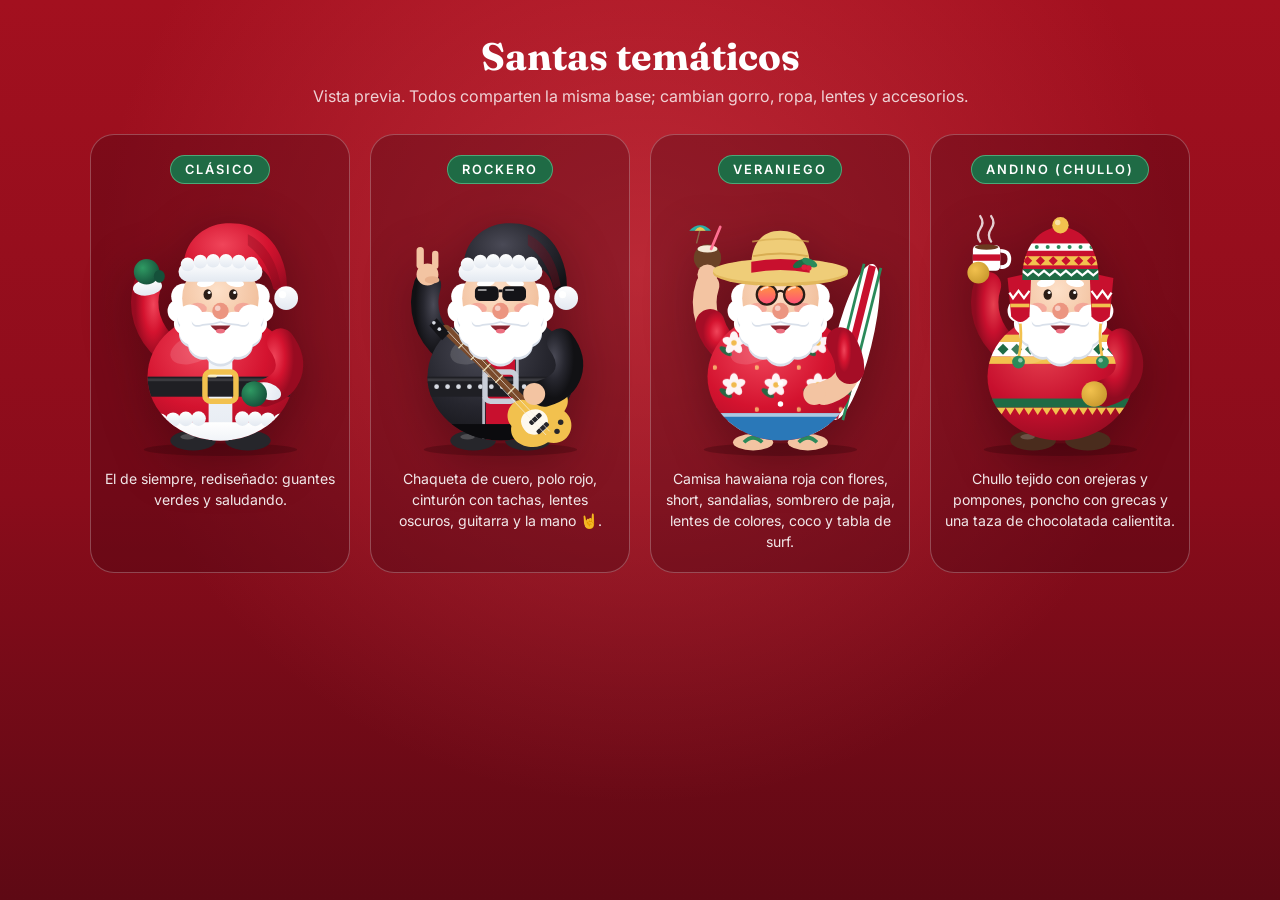
==== preview/santas.html @ 4a159f2e "Santas temáticos: clásico, rockero, veraniego y andino (vista previa)" ====
<!DOCTYPE html>
<html lang="es">
<head>
<meta charset="UTF-8" />
<meta name="viewport" content="width=device-width, initial-scale=1.0" />
<meta name="robots" content="noindex, nofollow" />
<title>Vista previa: Santas</title>
<link href="https://fonts.googleapis.com/css2?family=Fraunces:ital,opsz,wght@0,9..144,700;1,9..144,500&family=Inter:wght@500;600&display=swap" rel="stylesheet" />
<style>
  /* Página solo para comparar los Santas temáticos. No forma parte del sitio. */
  * { box-sizing: border-box; margin: 0; padding: 0; }
  body {
    min-height: 100vh;
    background: radial-gradient(ellipse at 50% 30%, rgba(255, 90, 100, 0.35), transparent 60%),
                linear-gradient(180deg, #a3101f 0%, #8a0c1b 55%, #5e0914 100%);
    color: #fff; font-family: Inter, system-ui, sans-serif;
    display: flex; flex-direction: column; align-items: center; padding: 32px 16px;
  }
  h1 { font-family: Fraunces, Georgia, serif; font-size: clamp(1.6rem, 4vw, 2.4rem); margin-bottom: 6px; }
  p.sub { opacity: 0.8; margin-bottom: 28px; text-align: center; }
  .grid { display: grid; grid-template-columns: repeat(auto-fit, minmax(230px, 1fr)); gap: 20px; width: min(1100px, 100%); }
  .card {
    display: flex; flex-direction: column; align-items: center; gap: 12px; padding: 20px 12px;
    border-radius: 24px; background: rgba(60, 4, 16, 0.32); border: 1px solid rgba(255,255,255,0.25);
  }
  .tag { font-size: 0.8rem; font-weight: 600; letter-spacing: 0.16em; text-transform: uppercase; padding: 6px 14px;
         border-radius: 999px; background: #1f6b45; border: 1px solid rgba(120,230,170,0.5); }
  .santa-svg { height: 260px; width: auto; overflow: visible; filter: drop-shadow(0 10px 24px rgba(40,0,8,0.4));
               transform-origin: 50% 100%; animation: breathe 2.8s ease-in-out infinite; }
  .arm--left { transform-box: view-box; transform-origin: 62px 168px; animation: wave 1.6s ease-in-out infinite; }
  .steam path { animation: steam 2s ease-in-out infinite; }
  .steam path:nth-child(2) { animation-delay: -1s; }
  @keyframes breathe { 0%,100% { transform: scale(1,1); } 50% { transform: scale(1.03,0.97); } }
  @keyframes wave { 0%,100% { transform: rotate(0); } 50% { transform: rotate(-12deg); } }
  @keyframes steam { 0%,100% { opacity: 0.2; transform: translateY(2px); } 50% { opacity: 0.9; transform: translateY(-3px); } }
  .desc { font-size: 0.88rem; line-height: 1.5; opacity: 0.9; text-align: center; max-width: 240px; }
</style>
</head>
<body>
  <h1>Santas temáticos</h1>
  <p class="sub">Vista previa. Todos comparten la misma base; cambian gorro, ropa, lentes y accesorios.</p>
  <div class="grid" id="grid"></div>

  <script src="../js/santas.js"></script>
  <script>
    const DESC = {
      clasico: "El de siempre, rediseñado: guantes verdes y saludando.",
      rockero: "Chaqueta de cuero, polo rojo, cinturón con tachas, lentes oscuros, guitarra y la mano 🤘.",
      veraniego: "Camisa hawaiana roja con flores, short, sandalias, sombrero de paja, lentes de colores, coco y tabla de surf.",
      andino: "Chullo tejido con orejeras y pompones, poncho con grecas y una taza de chocolatada calientita.",
    };
    document.getElementById("grid").innerHTML = Object.keys(SANTA_THEMES).map((id) => `
      <div class="card"><span class="tag">${SANTA_THEMES[id].name}</span>${santaSVG(id)}<p class="desc">${DESC[id] || ""}</p></div>`).join("");
  </script>
</body>
</html>
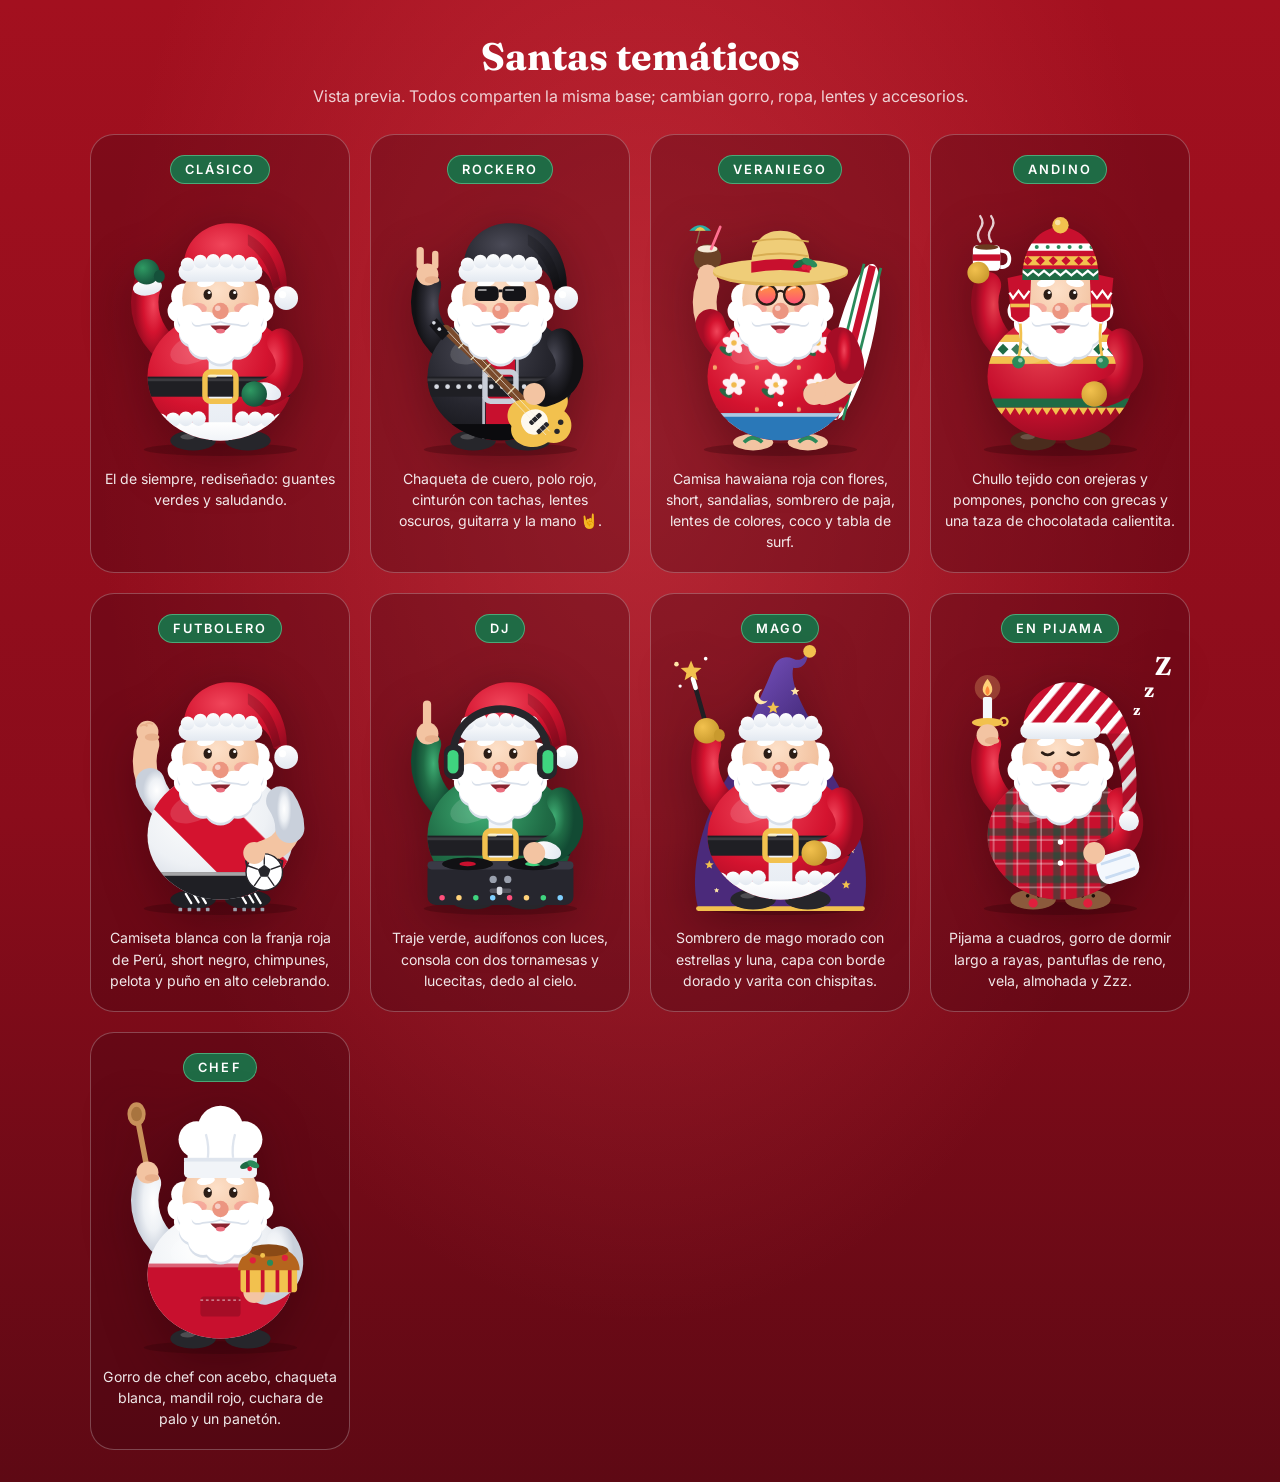
==== commit f71ee9f7: "Santas futbolero, DJ, mago, en pijama y chef (vista previa)" ====
--- a/preview/santas.html
+++ b/preview/santas.html
@@ -33,6 +33,16 @@
   @keyframes breathe { 0%,100% { transform: scale(1,1); } 50% { transform: scale(1.03,0.97); } }
   @keyframes wave { 0%,100% { transform: rotate(0); } 50% { transform: rotate(-12deg); } }
   @keyframes steam { 0%,100% { opacity: 0.2; transform: translateY(2px); } 50% { opacity: 0.9; transform: translateY(-3px); } }
+  .led { animation: led 0.9s ease-in-out infinite; }
+  .flame, .glow { transform-box: fill-box; transform-origin: 50% 100%; animation: flicker 0.6s ease-in-out infinite alternate; }
+  .sparkles { animation: twinkle 1.2s ease-in-out infinite; }
+  .zzz text { animation: zzz 2.4s ease-in-out infinite; }
+  .zzz text:nth-child(2) { animation-delay: 0.4s; } .zzz text:nth-child(3) { animation-delay: 0.8s; }
+  .neon { animation: led 1.4s ease-in-out infinite; }
+  @keyframes led { 0%,100% { opacity: 1; } 50% { opacity: 0.35; } }
+  @keyframes flicker { from { transform: scale(1, 1); } to { transform: scale(0.9, 1.08); } }
+  @keyframes twinkle { 0%,100% { opacity: 1; } 50% { opacity: 0.5; } }
+  @keyframes zzz { 0%,100% { opacity: 0.25; transform: translateY(2px); } 50% { opacity: 1; transform: translateY(-3px); } }
   .desc { font-size: 0.88rem; line-height: 1.5; opacity: 0.9; text-align: center; max-width: 240px; }
 </style>
 </head>
@@ -48,6 +58,11 @@
       rockero: "Chaqueta de cuero, polo rojo, cinturón con tachas, lentes oscuros, guitarra y la mano 🤘.",
       veraniego: "Camisa hawaiana roja con flores, short, sandalias, sombrero de paja, lentes de colores, coco y tabla de surf.",
       andino: "Chullo tejido con orejeras y pompones, poncho con grecas y una taza de chocolatada calientita.",
+      futbolero: "Camiseta blanca con la franja roja de Perú, short negro, chimpunes, pelota y puño en alto celebrando.",
+      dj: "Traje verde, audífonos con luces, consola con dos tornamesas y lucecitas, dedo al cielo.",
+      mago: "Sombrero de mago morado con estrellas y luna, capa con borde dorado y varita con chispitas.",
+      pijama: "Pijama a cuadros, gorro de dormir largo a rayas, pantuflas de reno, vela, almohada y Zzz.",
+      chef: "Gorro de chef con acebo, chaqueta blanca, mandil rojo, cuchara de palo y un panetón.",
     };
     document.getElementById("grid").innerHTML = Object.keys(SANTA_THEMES).map((id) => `
       <div class="card"><span class="tag">${SANTA_THEMES[id].name}</span>${santaSVG(id)}<p class="desc">${DESC[id] || ""}</p></div>`).join("");
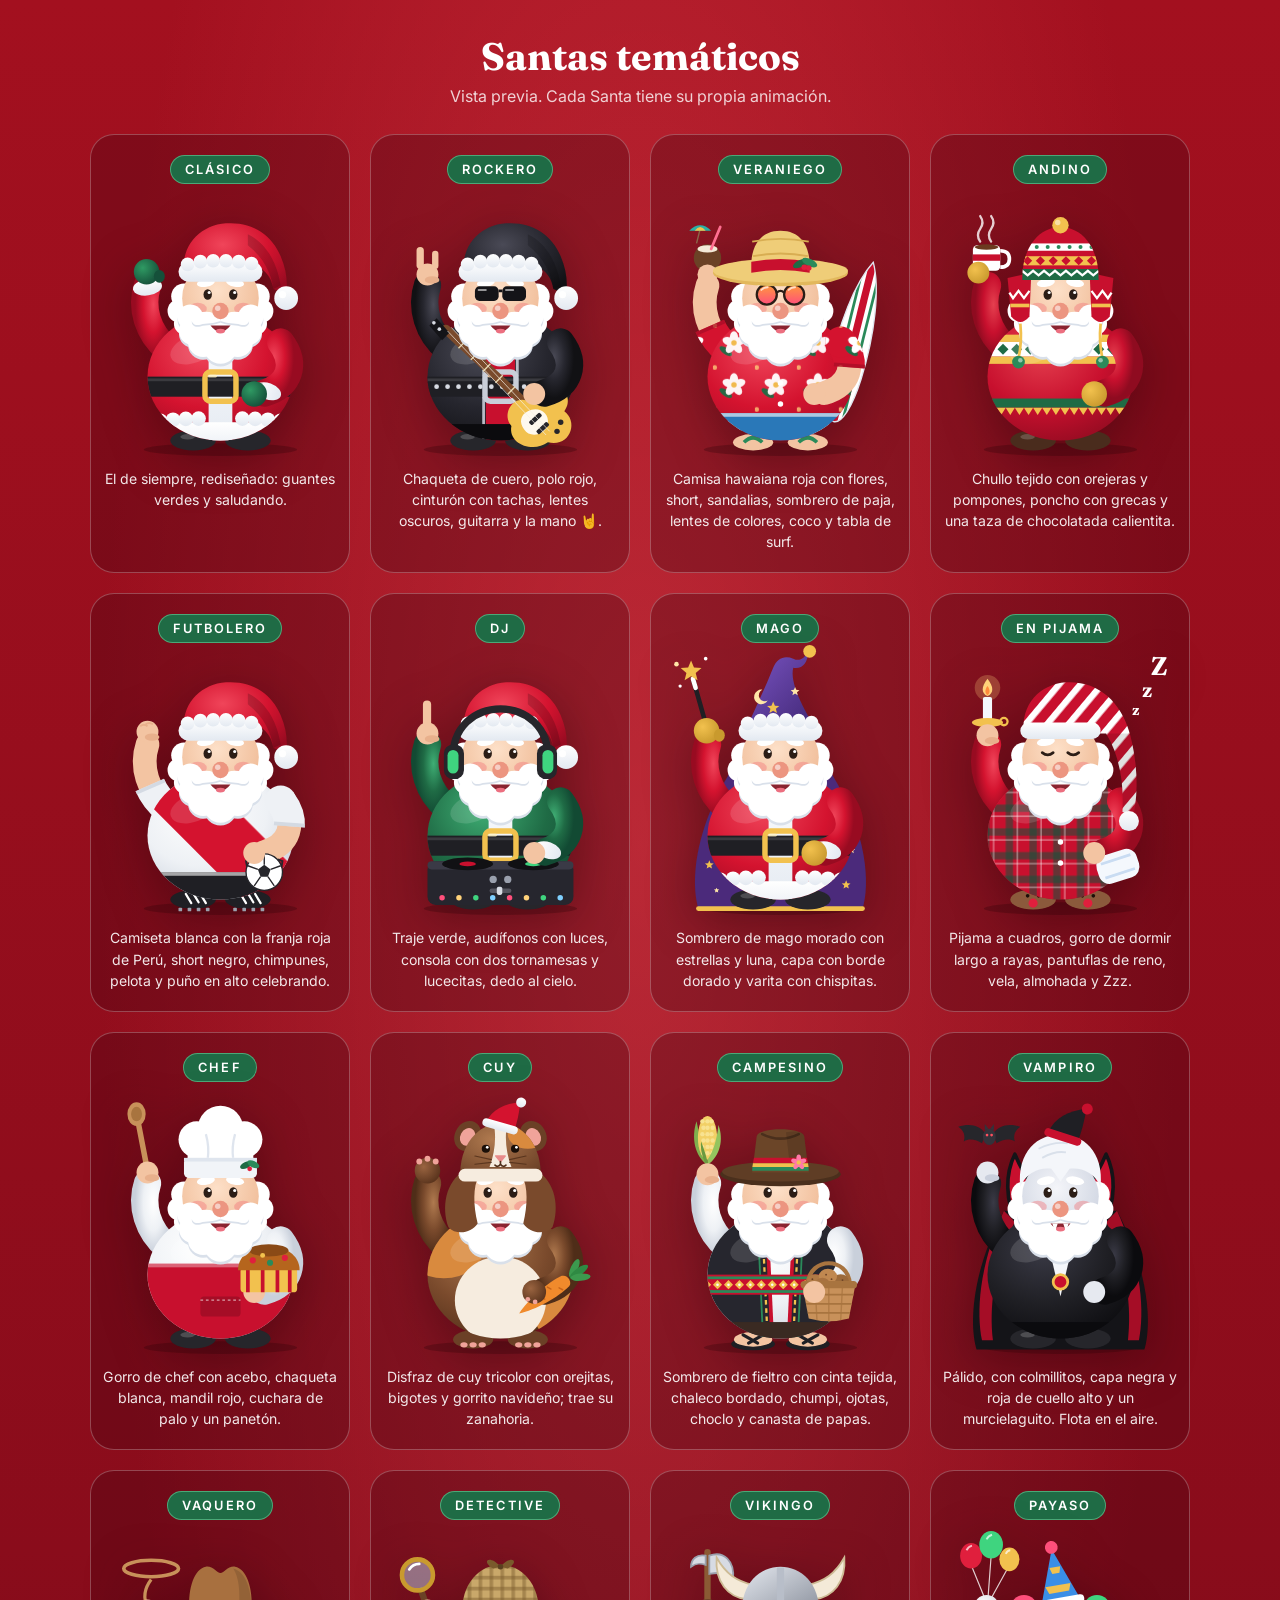
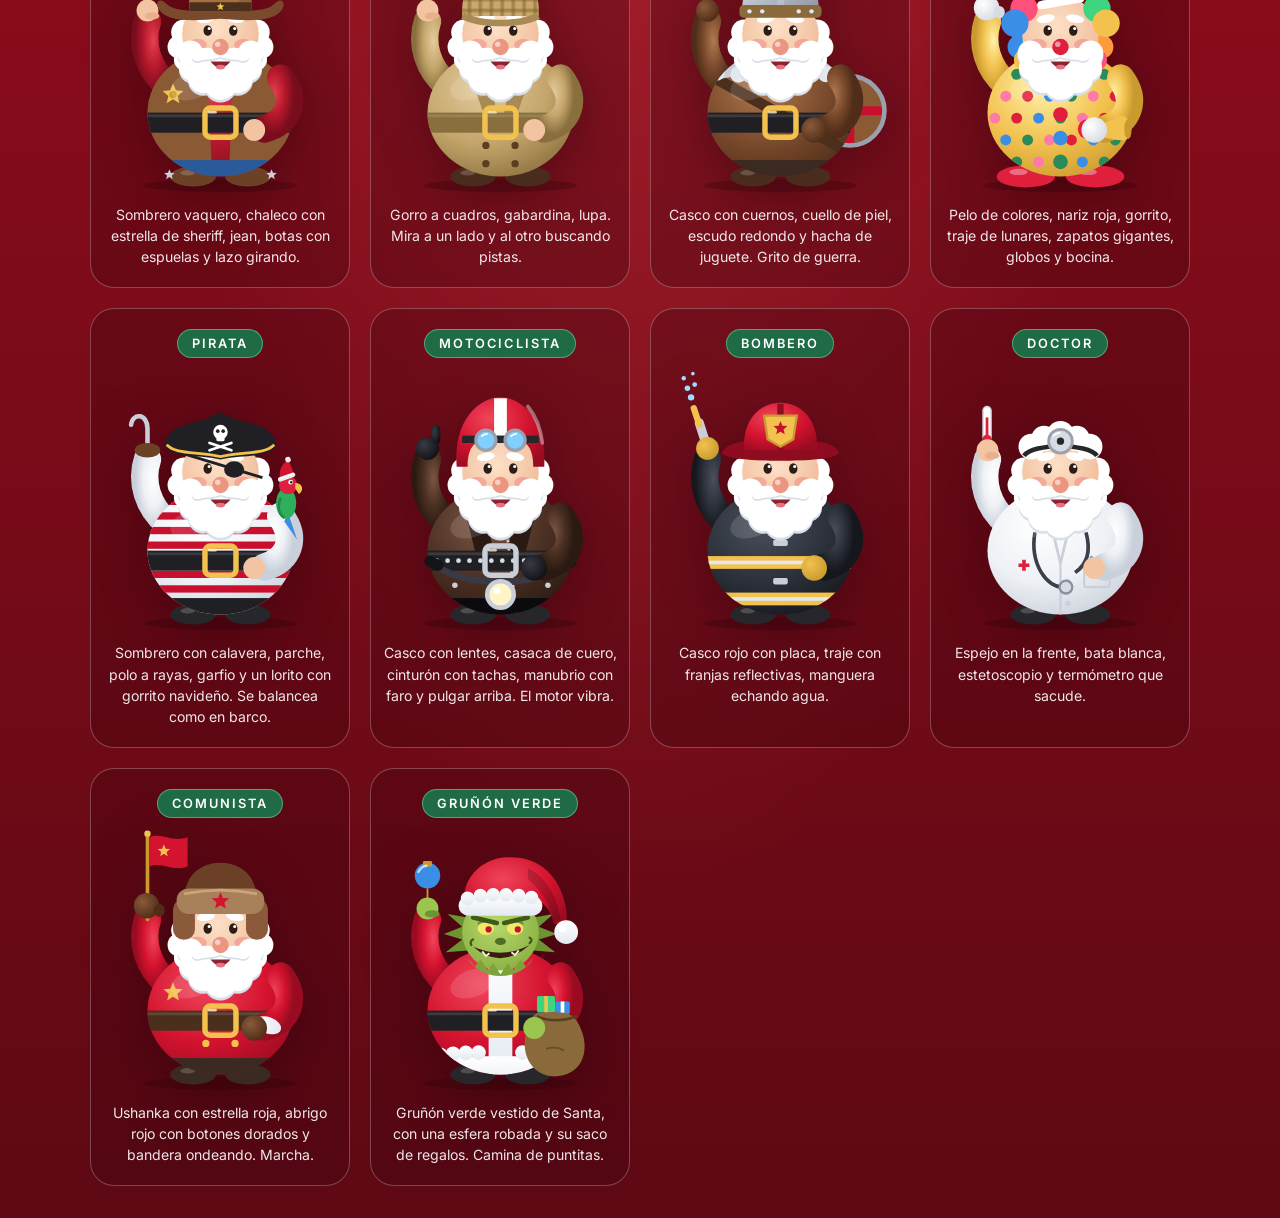
==== commit c6239ded: "13 Santas nuevos, animación propia para cada Santa y arreglo de bordes" ====
--- a/preview/santas.html
+++ b/preview/santas.html
@@ -27,28 +27,14 @@
          border-radius: 999px; background: #1f6b45; border: 1px solid rgba(120,230,170,0.5); }
   .santa-svg { height: 260px; width: auto; overflow: visible; filter: drop-shadow(0 10px 24px rgba(40,0,8,0.4));
                transform-origin: 50% 100%; animation: breathe 2.8s ease-in-out infinite; }
-  .arm--left { transform-box: view-box; transform-origin: 62px 168px; animation: wave 1.6s ease-in-out infinite; }
-  .steam path { animation: steam 2s ease-in-out infinite; }
-  .steam path:nth-child(2) { animation-delay: -1s; }
   @keyframes breathe { 0%,100% { transform: scale(1,1); } 50% { transform: scale(1.03,0.97); } }
-  @keyframes wave { 0%,100% { transform: rotate(0); } 50% { transform: rotate(-12deg); } }
-  @keyframes steam { 0%,100% { opacity: 0.2; transform: translateY(2px); } 50% { opacity: 0.9; transform: translateY(-3px); } }
-  .led { animation: led 0.9s ease-in-out infinite; }
-  .flame, .glow { transform-box: fill-box; transform-origin: 50% 100%; animation: flicker 0.6s ease-in-out infinite alternate; }
-  .sparkles { animation: twinkle 1.2s ease-in-out infinite; }
-  .zzz text { animation: zzz 2.4s ease-in-out infinite; }
-  .zzz text:nth-child(2) { animation-delay: 0.4s; } .zzz text:nth-child(3) { animation-delay: 0.8s; }
-  .neon { animation: led 1.4s ease-in-out infinite; }
-  @keyframes led { 0%,100% { opacity: 1; } 50% { opacity: 0.35; } }
-  @keyframes flicker { from { transform: scale(1, 1); } to { transform: scale(0.9, 1.08); } }
-  @keyframes twinkle { 0%,100% { opacity: 1; } 50% { opacity: 0.5; } }
-  @keyframes zzz { 0%,100% { opacity: 0.25; transform: translateY(2px); } 50% { opacity: 1; transform: translateY(-3px); } }
   .desc { font-size: 0.88rem; line-height: 1.5; opacity: 0.9; text-align: center; max-width: 240px; }
 </style>
+<link rel="stylesheet" href="../css/santas.css" />
 </head>
 <body>
   <h1>Santas temáticos</h1>
-  <p class="sub">Vista previa. Todos comparten la misma base; cambian gorro, ropa, lentes y accesorios.</p>
+  <p class="sub">Vista previa. Cada Santa tiene su propia animación.</p>
   <div class="grid" id="grid"></div>
 
   <script src="../js/santas.js"></script>
@@ -63,9 +49,22 @@
       mago: "Sombrero de mago morado con estrellas y luna, capa con borde dorado y varita con chispitas.",
       pijama: "Pijama a cuadros, gorro de dormir largo a rayas, pantuflas de reno, vela, almohada y Zzz.",
       chef: "Gorro de chef con acebo, chaqueta blanca, mandil rojo, cuchara de palo y un panetón.",
+      cuy: "Disfraz de cuy tricolor con orejitas, bigotes y gorrito navideño; trae su zanahoria.",
+      vampiro: "Pálido, con colmillitos, capa negra y roja de cuello alto y un murcielaguito. Flota en el aire.",
+      vaquero: "Sombrero vaquero, chaleco con estrella de sheriff, jean, botas con espuelas y lazo girando.",
+      detective: "Gorro a cuadros, gabardina, lupa. Mira a un lado y al otro buscando pistas.",
+      vikingo: "Casco con cuernos, cuello de piel, escudo redondo y hacha de juguete. Grito de guerra.",
+      payaso: "Pelo de colores, nariz roja, gorrito, traje de lunares, zapatos gigantes, globos y bocina.",
+      pirata: "Sombrero con calavera, parche, polo a rayas, garfio y un lorito con gorrito navideño. Se balancea como en barco.",
+      motociclista: "Casco con lentes, casaca de cuero, cinturón con tachas, manubrio con faro y pulgar arriba. El motor vibra.",
+      bombero: "Casco rojo con placa, traje con franjas reflectivas, manguera echando agua.",
+      doctor: "Espejo en la frente, bata blanca, estetoscopio y termómetro que sacude.",
+      comunista: "Ushanka con estrella roja, abrigo rojo con botones dorados y bandera ondeando. Marcha.",
+      grinch: "Gruñón verde vestido de Santa, con una esfera robada y su saco de regalos. Camina de puntitas.",
+      campesino: "Sombrero de fieltro con cinta tejida, chaleco bordado, chumpi, ojotas, choclo y canasta de papas.",
     };
     document.getElementById("grid").innerHTML = Object.keys(SANTA_THEMES).map((id) => `
-      <div class="card"><span class="tag">${SANTA_THEMES[id].name}</span>${santaSVG(id)}<p class="desc">${DESC[id] || ""}</p></div>`).join("");
+      <div class="card"><span class="tag">${SANTA_THEMES[id].name}</span>${santaSVG(id, { cls: "santa-anim" })}<p class="desc">${DESC[id] || ""}</p></div>`).join("");
   </script>
 </body>
 </html>
--- a/css/santas.css
+++ b/css/santas.css
@@ -0,0 +1,225 @@
+/* ===== Animaciones de los Santas (js/santas.js) =====
+   Lo usan la página (Santa grande) y la galería preview/santas.html.
+   Solo se animan los Santas con la clase .santa-anim (las caritas del selector y de la tarjeta quedan quietas,
+   salvo detalles chiquitos como el vapor o las lucecitas).
+   Las coordenadas de transform-origin son del dibujo (viewBox 240×285): hombro izq. 62,168 · hombro der. 186,160 ·
+   cuello 120,160 · pies 120,276. Cada Santa tiene su animación propia (busca .santa--<id>). */
+
+.santa-anim .figure, .santa-anim .shadow, .santa-anim .arm, .santa-anim .head,
+.santa-anim .hat, .santa-anim .back, .santa-anim .prop, .santa-anim .rest-prop { transform-box: view-box; }
+.santa-anim .figure { transform-origin: 120px 276px; }
+.santa-anim .shadow { transform-origin: 120px 278px; }
+.santa-anim .head { transform-origin: 120px 160px; }
+.santa-anim .hat { transform-origin: 120px 88px; }
+
+/* Por defecto: saluda con la mano y mueve un poquito la otra */
+.santa-anim .arm--left { transform-origin: 62px 168px; animation: wave 1.6s ease-in-out infinite; }
+.santa-anim .arm--right { transform-origin: 186px 160px; animation: wave-r 2.8s ease-in-out infinite; }
+
+/* Detalles que se mueven en todos los tamaños */
+.santa-svg .steam path { animation: steam 2s ease-in-out infinite; }
+.santa-svg .steam path:nth-child(2) { animation-delay: -1s; }
+.santa-svg .led { animation: led 0.9s ease-in-out infinite; }
+.santa-svg .neon { animation: led 1.4s ease-in-out infinite; }
+.santa-svg .flame, .santa-svg .glow { transform-box: fill-box; transform-origin: 50% 100%; animation: flicker 0.6s ease-in-out infinite alternate; }
+.santa-svg .sparkles { animation: twinkle 1.2s ease-in-out infinite; }
+.santa-svg .zzz text { animation: zzz 2.4s ease-in-out infinite; }
+.santa-svg .zzz text:nth-child(2) { animation-delay: 0.4s; }
+.santa-svg .zzz text:nth-child(3) { animation-delay: 0.8s; }
+
+/* --- Clásico: saluda y se ríe "¡jo, jo, jo!" (tres rebotes de panza) --- */
+.santa-anim.santa--clasico .figure { animation: hohoho 3.2s ease-in-out infinite; }
+
+/* --- Rockero: headbanging, mano 🤘 sacudiéndose y rasgueo de guitarra --- */
+.santa-anim.santa--rockero .head { animation: headbang 0.6s ease-in-out infinite; }
+.santa-anim.santa--rockero .arm--left { animation: shake 0.3s ease-in-out infinite alternate; }
+.santa-anim.santa--rockero .arm--right { animation: strum 0.3s ease-in-out infinite alternate; }
+
+/* --- Veraniego: baile hawaiano de lado a lado y brindis con el coco --- */
+.santa-anim.santa--veraniego .figure { animation: hula 2.4s ease-in-out infinite; }
+.santa-anim.santa--veraniego .arm--left { animation: cheers 4s ease-in-out infinite; }
+
+/* --- Andino: mueve la cabeza contento, los pompones del chullo bailan y levanta su chocolatada --- */
+.santa-anim.santa--andino .head { animation: tilt 2.6s ease-in-out infinite; }
+.santa-anim.santa--andino .tassel { transform-box: fill-box; transform-origin: 50% 0; animation: swing 1.3s ease-in-out infinite alternate; }
+.santa-anim.santa--andino .arm--left { animation: toast 3s ease-in-out infinite; }
+
+/* --- Futbolero: salta celebrando el gol y hace puño --- */
+.santa-anim.santa--futbolero .figure { animation: jump 1.6s ease-in-out infinite; }
+.santa-anim.santa--futbolero .shadow { animation: shadow-jump 1.6s ease-in-out infinite; }
+.santa-anim.santa--futbolero .arm--left { animation: pump 0.4s ease-in-out infinite alternate; }
+
+/* --- DJ: cabecea al ritmo y sube y baja el dedo --- */
+.santa-anim.santa--dj .head { animation: nod 0.5s ease-in-out infinite; }
+.santa-anim.santa--dj .arm--left { animation: pump 0.5s ease-in-out infinite alternate; }
+.santa-anim.santa--dj .figure { animation: beat 0.5s ease-in-out infinite; }
+
+/* --- Mago: hace un hechizo con la varita, el sombrero se tambalea y la capa ondea --- */
+.santa-anim.santa--mago .arm--left { animation: spell 2.4s ease-in-out infinite; }
+.santa-anim.santa--mago .hat { animation: wobble 3s ease-in-out infinite; }
+.santa-anim.santa--mago .back { transform-origin: 120px 130px; animation: cape 2.6s ease-in-out infinite; }
+
+/* --- Pijama: cabecea de sueño y se despierta de golpe --- */
+.santa-anim.santa--pijama .head { animation: doze 4.5s ease-in-out infinite; }
+.santa-anim.santa--pijama .arm--left { animation: drowsy 4.5s ease-in-out infinite; }
+
+/* --- Chef: revuelve con la cuchara y el panetón da saltitos --- */
+.santa-anim.santa--chef .arm--left { animation: stir 1.2s ease-in-out infinite; }
+.santa-anim.santa--chef .rest-prop { animation: hop 1.8s ease-in-out infinite; }
+.santa-anim.santa--chef .hat { animation: puff 2s ease-in-out infinite; }
+
+/* --- Cuy: saltitos de alegría (como los cuyes de verdad), orejitas y bigotes que se mueven --- */
+.santa-anim.santa--cuy .figure { animation: popcorn 2.8s ease-in-out infinite; }
+.santa-anim.santa--cuy .shadow { animation: shadow-popcorn 2.8s ease-in-out infinite; }
+.santa-anim.santa--cuy .ear { transform-box: fill-box; transform-origin: 50% 90%; animation: ear 2.2s ease-in-out infinite; }
+.santa-anim.santa--cuy .ear--r { animation-delay: -0.3s; }
+.santa-anim.santa--cuy .whiskers { animation: whisk 0.25s ease-in-out infinite alternate; }
+
+/* --- Campesino: zapateo de huayno (pies alternados) agitando el choclo --- */
+.santa-anim.santa--campesino .foot { transform-box: fill-box; transform-origin: 50% 100%; animation: stomp 0.8s ease-in-out infinite; }
+.santa-anim.santa--campesino .foot--r { animation-delay: -0.4s; }
+.santa-anim.santa--campesino .figure { animation: huayno 0.8s ease-in-out infinite; }
+
+/* --- Vampiro: flota en el aire, la capa ondea y el murcielaguito aletea --- */
+.santa-anim.santa--vampiro .figure { animation: float 3s ease-in-out infinite; }
+.santa-anim.santa--vampiro .shadow { animation: shadow-float 3s ease-in-out infinite; }
+.santa-anim.santa--vampiro .back { transform-origin: 120px 130px; animation: cape 2s ease-in-out infinite; }
+.santa-anim.santa--vampiro .arm--left { animation: wave-r 2s ease-in-out infinite; }
+.santa-anim .wing { transform-box: fill-box; animation: flap 0.25s ease-in-out infinite alternate; }
+.santa-anim .wing--l { transform-origin: 100% 60%; }
+.santa-anim .wing--r { transform-origin: 0% 60%; animation-name: flap-r; }
+
+/* --- Vaquero: cabalga y hace girar el lazo --- */
+.santa-anim.santa--vaquero .figure { animation: gallop 0.7s ease-in-out infinite; }
+.santa-anim.santa--vaquero .arm--left { animation: spin-arm 0.9s linear infinite; }
+.santa-anim .lasso { transform-box: fill-box; transform-origin: 50% 50%; animation: lasso 0.9s linear infinite; }
+
+/* --- Detective: mira a un lado y al otro buscando pistas con la lupa --- */
+.santa-anim.santa--detective .head { animation: search 4s ease-in-out infinite; }
+.santa-anim.santa--detective .arm--left { animation: inspect 4s ease-in-out infinite; }
+
+/* --- Vikingo: grito de guerra alzando el hacha y pisotón --- */
+.santa-anim.santa--vikingo .arm--left { animation: battle 2.2s ease-in-out infinite; }
+.santa-anim.santa--vikingo .figure { animation: stomp-body 2.2s ease-in-out infinite; }
+
+/* --- Payaso: rebota feliz, los globos se mecen y aprieta la bocina --- */
+.santa-anim.santa--payaso .figure { animation: bounce 0.9s ease-in-out infinite; }
+.santa-anim.santa--payaso .shadow { animation: shadow-bounce 0.9s ease-in-out infinite; }
+.santa-anim .balloons { transform-box: view-box; transform-origin: 40px 82px; animation: balloons 2.4s ease-in-out infinite; }
+.santa-anim.santa--payaso .rest-prop { transform-origin: 150px 216px; animation: honk 1.8s ease-in-out infinite; }
+
+/* --- Pirata: se balancea como en un barco y el lorito cabecea --- */
+.santa-anim.santa--pirata .figure { animation: ship 3.4s ease-in-out infinite; }
+.santa-anim .parrot { transform-box: view-box; transform-origin: 192px 162px; animation: parrot 1.2s ease-in-out infinite; }
+.santa-anim.santa--pirata .arm--left { animation: wave 2.2s ease-in-out infinite; }
+
+/* --- Motociclista: el motor vibra y el pulgar arriba --- */
+.santa-anim.santa--motociclista .figure { animation: rev 0.12s linear infinite; }
+.santa-anim.santa--motociclista .arm--left { animation: pump 0.6s ease-in-out infinite alternate; }
+
+/* --- Bombero: apunta con la manguera de un lado a otro y el agua sale a chorritos --- */
+.santa-anim.santa--bombero .arm--left { animation: aim 2.4s ease-in-out infinite; }
+.santa-anim .water circle { animation: drip 0.8s linear infinite; }
+.santa-anim .water circle:nth-child(2) { animation-delay: -0.2s; }
+.santa-anim .water circle:nth-child(3) { animation-delay: -0.4s; }
+.santa-anim .water circle:nth-child(4) { animation-delay: -0.6s; }
+
+/* --- Doctor: sacude el termómetro y asiente --- */
+.santa-anim.santa--doctor .arm--left { animation: shake 0.18s ease-in-out infinite alternate; }
+.santa-anim.santa--doctor .head { animation: nod 1.4s ease-in-out infinite; }
+
+/* --- Comunista: marcha y la bandera ondea --- */
+.santa-anim.santa--comunista .figure { animation: march 1s ease-in-out infinite; }
+.santa-anim .flag { transform-box: fill-box; transform-origin: 0% 50%; animation: flag 1s ease-in-out infinite alternate; }
+.santa-anim.santa--comunista .arm--left { animation: none; }
+
+/* --- Gruñón verde: camina de puntitas, a escondidas, con su saco --- */
+.santa-anim.santa--grinch .figure { animation: sneak 2s ease-in-out infinite; }
+.santa-anim.santa--grinch .head { animation: tilt 2s ease-in-out infinite; }
+.santa-anim.santa--grinch .arm--left { animation: wave-r 2s ease-in-out infinite; }
+
+@keyframes wave { 0%, 100% { transform: rotate(0); } 50% { transform: rotate(-12deg); } }
+@keyframes wave-r { 0%, 100% { transform: rotate(0); } 50% { transform: rotate(-4deg); } }
+@keyframes steam { 0%, 100% { opacity: 0.2; transform: translateY(2px); } 50% { opacity: 0.9; transform: translateY(-3px); } }
+@keyframes led { 0%, 100% { opacity: 1; } 50% { opacity: 0.35; } }
+@keyframes flicker { from { transform: scale(1, 1); } to { transform: scale(0.9, 1.08); } }
+@keyframes twinkle { 0%, 100% { opacity: 1; } 50% { opacity: 0.5; } }
+@keyframes zzz { 0%, 100% { opacity: 0.25; transform: translateY(2px); } 50% { opacity: 1; transform: translateY(-3px); } }
+
+@keyframes hohoho {
+  0%, 60%, 100% { transform: translateY(0); }
+  64%, 72%, 80% { transform: translateY(-5px) scale(1.02, 0.98); }
+  68%, 76%, 84% { transform: translateY(0); }
+}
+@keyframes headbang { 0%, 100% { transform: rotate(0); } 50% { transform: translateY(5px) rotate(6deg); } }
+@keyframes shake { from { transform: rotate(2deg); } to { transform: rotate(-6deg); } }
+@keyframes strum { from { transform: rotate(0); } to { transform: rotate(-5deg); } }
+@keyframes hula { 0%, 100% { transform: rotate(-3deg); } 50% { transform: rotate(3deg); } }
+@keyframes cheers { 0%, 50%, 100% { transform: rotate(0); } 62%, 82% { transform: rotate(16deg); } 72% { transform: rotate(10deg); } }
+@keyframes tilt { 0%, 100% { transform: rotate(-4deg); } 50% { transform: rotate(4deg); } }
+@keyframes swing { from { transform: rotate(-10deg); } to { transform: rotate(10deg); } }
+@keyframes toast { 0%, 55%, 100% { transform: rotate(0); } 68%, 82% { transform: rotate(-12deg); } 75% { transform: rotate(-16deg); } }
+@keyframes jump {
+  0%, 100% { transform: translateY(0) scale(1, 1); }
+  15% { transform: translateY(0) scale(1.06, 0.94); }
+  40% { transform: translateY(-20px) scale(0.97, 1.04); }
+  60% { transform: translateY(0) scale(1.05, 0.95); }
+  72% { transform: translateY(0) scale(1, 1); }
+}
+@keyframes shadow-jump { 0%, 15%, 60%, 100% { transform: scale(1); opacity: 1; } 40% { transform: scale(0.75); opacity: 0.6; } }
+@keyframes pump { from { transform: rotate(0); } to { transform: rotate(-10deg); } }
+@keyframes nod { 0%, 100% { transform: translateY(0) rotate(0); } 50% { transform: translateY(4px) rotate(3deg); } }
+@keyframes beat { 0%, 100% { transform: scale(1, 1); } 50% { transform: scale(1.02, 0.98); } }
+@keyframes spell { 0%, 100% { transform: rotate(0); } 25% { transform: rotate(-14deg); } 50% { transform: rotate(-4deg); } 75% { transform: rotate(8deg); } }
+@keyframes wobble { 0%, 100% { transform: rotate(-3deg); } 50% { transform: rotate(3deg); } }
+@keyframes cape { 0%, 100% { transform: skewX(-2deg); } 50% { transform: skewX(2deg); } }
+@keyframes doze {
+  0%, 10% { transform: rotate(0); }
+  70% { transform: translateY(5px) rotate(8deg); }
+  76% { transform: translateY(-2px) rotate(-3deg); }
+  84%, 100% { transform: rotate(0); }
+}
+@keyframes drowsy { 0%, 10% { transform: rotate(0); } 70% { transform: rotate(10deg); } 76% { transform: rotate(-3deg); } 84%, 100% { transform: rotate(0); } }
+@keyframes stir { 0%, 100% { transform: rotate(-10deg); } 50% { transform: rotate(8deg); } }
+@keyframes hop { 0%, 65%, 100% { transform: translateY(0); } 78% { transform: translateY(-9px) rotate(-3deg); } 90% { transform: translateY(0); } }
+@keyframes puff { 0%, 100% { transform: scale(1, 1); } 50% { transform: scale(1.03, 1.06); } }
+@keyframes popcorn {
+  0%, 48%, 100% { transform: translateY(0) rotate(0); }
+  56% { transform: translateY(-18px) rotate(-6deg); }
+  64% { transform: translateY(0) rotate(0) scale(1.04, 0.96); }
+  72% { transform: translateY(-11px) rotate(5deg); }
+  80% { transform: translateY(0) rotate(0); }
+}
+@keyframes shadow-popcorn { 0%, 48%, 64%, 80%, 100% { transform: scale(1); } 56% { transform: scale(0.75); } 72% { transform: scale(0.85); } }
+@keyframes ear { 0%, 70%, 100% { transform: rotate(0); } 78% { transform: rotate(-14deg); } 86% { transform: rotate(9deg); } }
+@keyframes whisk { from { transform: translateY(0); } to { transform: translateY(1px); } }
+@keyframes stomp { 0%, 50%, 100% { transform: translateY(0); } 25% { transform: translateY(-8px); } }
+@keyframes huayno { 0%, 50%, 100% { transform: rotate(0) translateY(0); } 25% { transform: rotate(2deg) translateY(-2px); } 75% { transform: rotate(-2deg) translateY(-2px); } }
+
+@keyframes float { 0%, 100% { transform: translateY(0); } 50% { transform: translateY(-10px); } }
+@keyframes shadow-float { 0%, 100% { transform: scale(1); opacity: 1; } 50% { transform: scale(0.82); opacity: 0.6; } }
+@keyframes flap { from { transform: rotate(0); } to { transform: rotate(-28deg); } }
+@keyframes flap-r { from { transform: rotate(0); } to { transform: rotate(28deg); } }
+@keyframes gallop { 0%, 100% { transform: translateY(0) rotate(0); } 30% { transform: translateY(-7px) rotate(-2deg); } 60% { transform: translateY(-2px) rotate(1deg); } }
+@keyframes spin-arm { 0% { transform: rotate(0); } 25% { transform: rotate(-6deg); } 50% { transform: rotate(0); } 75% { transform: rotate(5deg); } 100% { transform: rotate(0); } }
+@keyframes lasso { 0% { transform: scaleX(1); } 25% { transform: scaleX(0.35); } 50% { transform: scaleX(-1); } 75% { transform: scaleX(0.35); } 100% { transform: scaleX(1); } }
+@keyframes search { 0%, 15%, 100% { transform: rotate(0); } 25%, 40% { transform: rotate(-7deg) translateX(-3px); } 55%, 75% { transform: rotate(7deg) translateX(3px); } 85% { transform: rotate(0); } }
+@keyframes inspect { 0%, 15%, 100% { transform: rotate(0); } 25%, 40% { transform: rotate(-8deg); } 55%, 75% { transform: rotate(14deg); } 85% { transform: rotate(0); } }
+@keyframes battle { 0%, 40%, 100% { transform: rotate(0); } 55% { transform: rotate(-18deg); } 65% { transform: rotate(6deg); } 75% { transform: rotate(-4deg); } }
+@keyframes stomp-body { 0%, 60%, 100% { transform: translateY(0) scale(1, 1); } 66% { transform: translateY(0) scale(1.05, 0.95); } 74% { transform: translateY(0) scale(1, 1); } }
+@keyframes bounce { 0%, 100% { transform: translateY(0) scale(1.04, 0.96); } 50% { transform: translateY(-12px) scale(0.98, 1.02); } }
+@keyframes shadow-bounce { 0%, 100% { transform: scale(1); } 50% { transform: scale(0.8); } }
+@keyframes balloons { 0%, 100% { transform: rotate(-5deg); } 50% { transform: rotate(5deg); } }
+@keyframes honk { 0%, 70%, 100% { transform: scale(1); } 78% { transform: scale(0.8, 1.15); } 86% { transform: scale(1.05, 0.95); } }
+@keyframes ship { 0%, 100% { transform: rotate(-4deg); } 50% { transform: rotate(4deg) translateY(-3px); } }
+@keyframes parrot { 0%, 60%, 100% { transform: rotate(0); } 70% { transform: rotate(-10deg); } 80% { transform: rotate(4deg); } }
+@keyframes rev { 0% { transform: translate(0, 0); } 25% { transform: translate(0.8px, -0.5px); } 50% { transform: translate(0, 0.5px); } 75% { transform: translate(-0.8px, 0); } 100% { transform: translate(0, 0); } }
+@keyframes aim { 0%, 100% { transform: rotate(-8deg); } 50% { transform: rotate(8deg); } }
+@keyframes drip { 0% { transform: translate(0, 0); opacity: 1; } 100% { transform: translate(-8px, -12px); opacity: 0; } }
+@keyframes march { 0%, 50%, 100% { transform: translateY(0) rotate(0); } 25% { transform: translateY(-5px) rotate(-1.5deg); } 75% { transform: translateY(-5px) rotate(1.5deg); } }
+@keyframes flag { from { transform: skewY(-6deg) scaleX(1); } to { transform: skewY(5deg) scaleX(0.9); } }
+@keyframes sneak { 0%, 100% { transform: translateX(-4px) rotate(-3deg); } 25% { transform: translateX(0) translateY(-5px) rotate(0); } 50% { transform: translateX(4px) rotate(3deg); } 75% { transform: translateX(0) translateY(-5px) rotate(0); } }
+
+@media (prefers-reduced-motion: reduce) {
+  .santa-svg, .santa-svg * { animation: none !important; }
+}
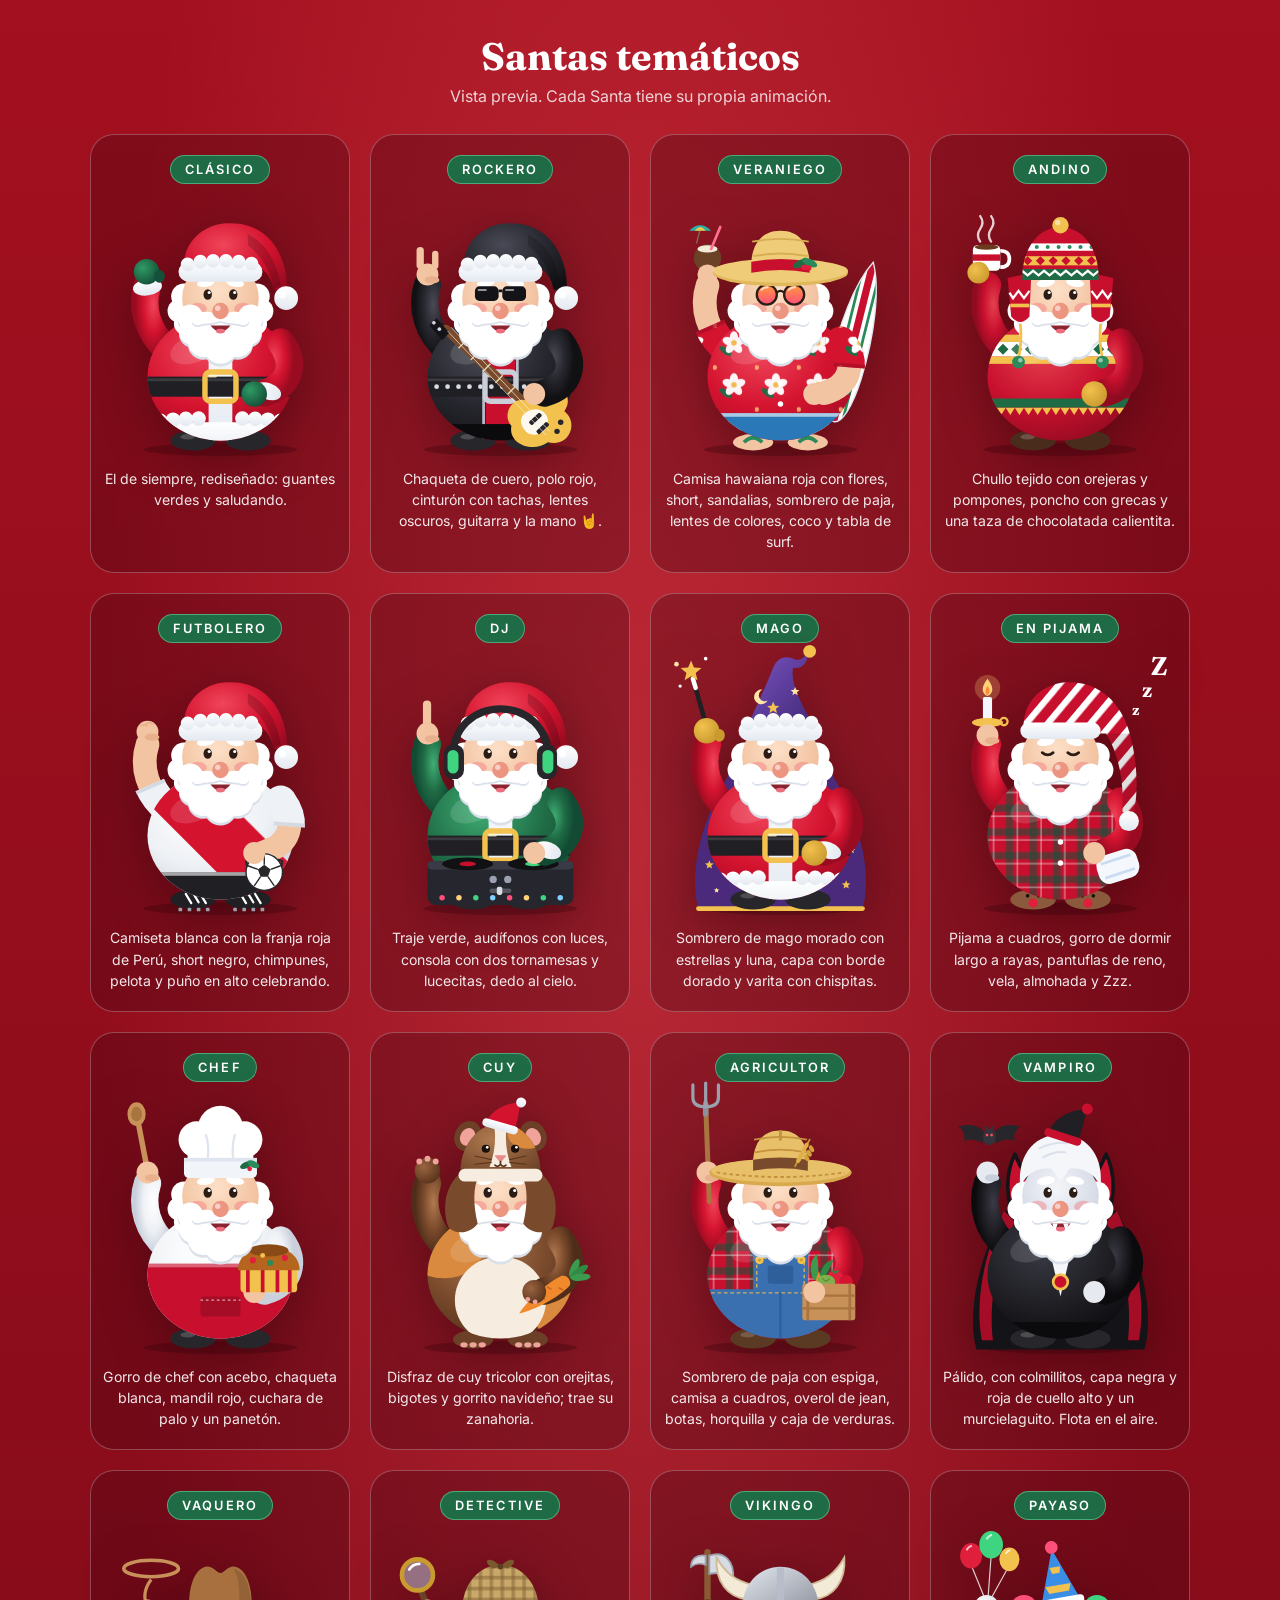
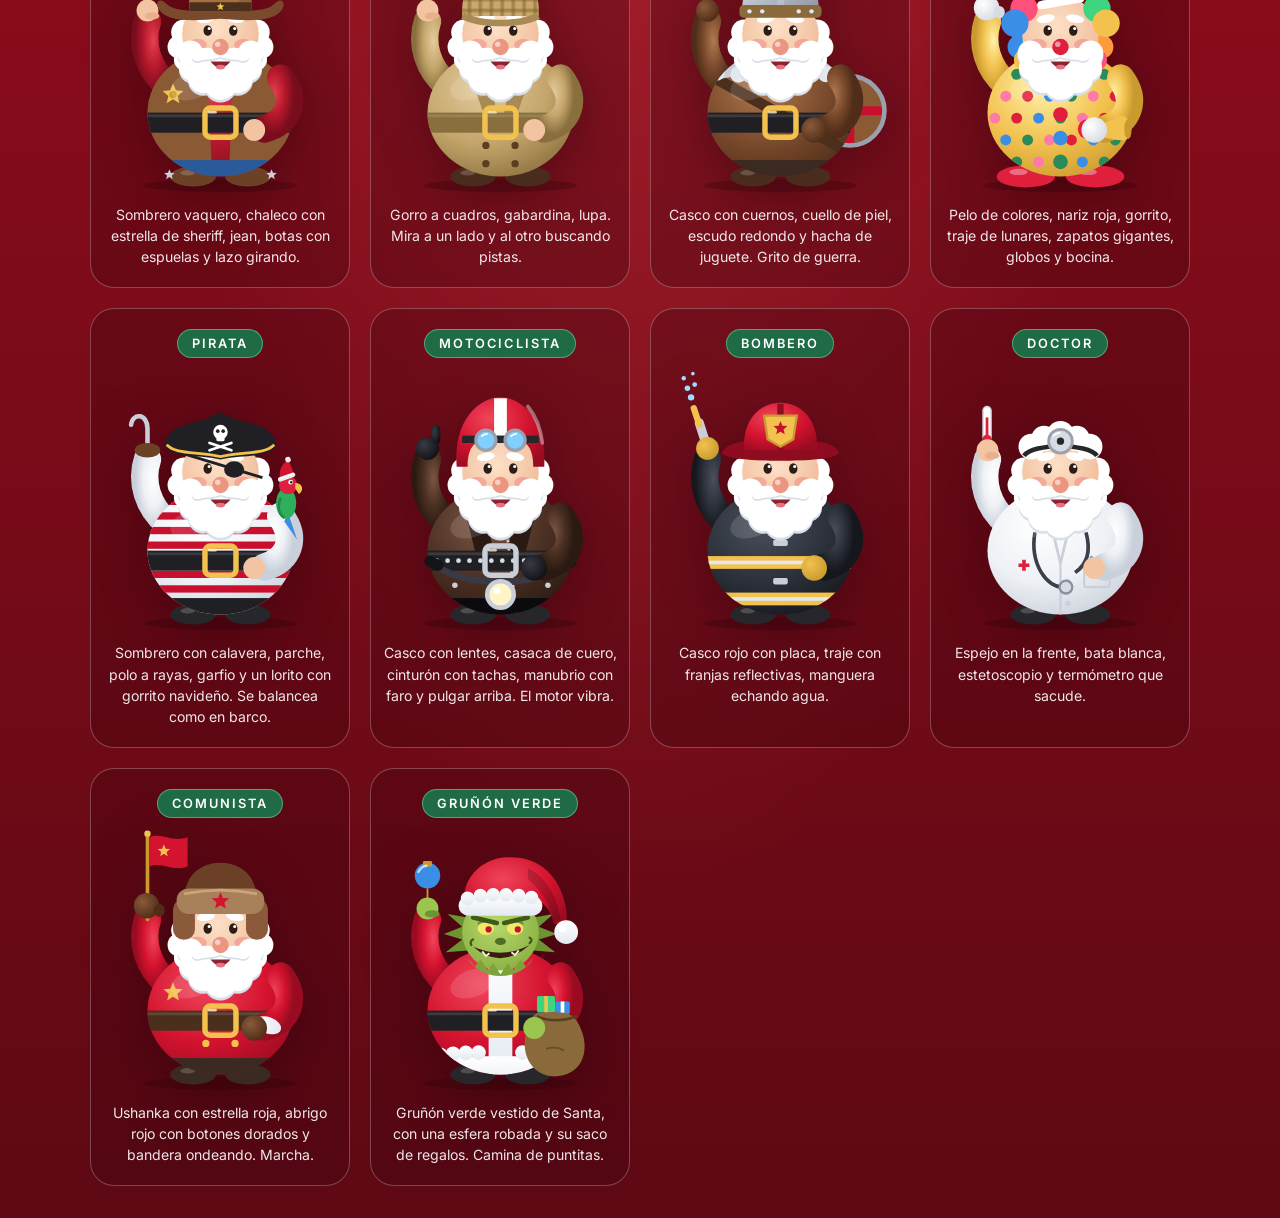
==== commit 831eb0d8: "Santa campesino pasa a ser agricultor (overol, horquilla y caja de verduras)" ====
--- a/preview/santas.html
+++ b/preview/santas.html
@@ -61,7 +61,7 @@
       doctor: "Espejo en la frente, bata blanca, estetoscopio y termómetro que sacude.",
       comunista: "Ushanka con estrella roja, abrigo rojo con botones dorados y bandera ondeando. Marcha.",
       grinch: "Gruñón verde vestido de Santa, con una esfera robada y su saco de regalos. Camina de puntitas.",
-      campesino: "Sombrero de fieltro con cinta tejida, chaleco bordado, chumpi, ojotas, choclo y canasta de papas.",
+      agricultor: "Sombrero de paja con espiga, camisa a cuadros, overol de jean, botas, horquilla y caja de verduras.",
     };
     document.getElementById("grid").innerHTML = Object.keys(SANTA_THEMES).map((id) => `
       <div class="card"><span class="tag">${SANTA_THEMES[id].name}</span>${santaSVG(id, { cls: "santa-anim" })}<p class="desc">${DESC[id] || ""}</p></div>`).join("");
--- a/css/santas.css
+++ b/css/santas.css
@@ -75,10 +75,10 @@
 .santa-anim.santa--cuy .ear--r { animation-delay: -0.3s; }
 .santa-anim.santa--cuy .whiskers { animation: whisk 0.25s ease-in-out infinite alternate; }
 
-/* --- Campesino: zapateo de huayno (pies alternados) agitando el choclo --- */
-.santa-anim.santa--campesino .foot { transform-box: fill-box; transform-origin: 50% 100%; animation: stomp 0.8s ease-in-out infinite; }
-.santa-anim.santa--campesino .foot--r { animation-delay: -0.4s; }
-.santa-anim.santa--campesino .figure { animation: huayno 0.8s ease-in-out infinite; }
+/* --- Agricultor: clava la horquilla en la tierra una y otra vez y asiente contento --- */
+.santa-anim.santa--agricultor .arm--left { animation: dig 1.6s ease-in-out infinite; }
+.santa-anim.santa--agricultor .figure { animation: dig-body 1.6s ease-in-out infinite; }
+.santa-anim.santa--agricultor .head { animation: nod 1.6s ease-in-out infinite; }
 
 /* --- Vampiro: flota en el aire, la capa ondea y el murcielaguito aletea --- */
 .santa-anim.santa--vampiro .figure { animation: float 3s ease-in-out infinite; }
@@ -193,8 +193,8 @@
 @keyframes shadow-popcorn { 0%, 48%, 64%, 80%, 100% { transform: scale(1); } 56% { transform: scale(0.75); } 72% { transform: scale(0.85); } }
 @keyframes ear { 0%, 70%, 100% { transform: rotate(0); } 78% { transform: rotate(-14deg); } 86% { transform: rotate(9deg); } }
 @keyframes whisk { from { transform: translateY(0); } to { transform: translateY(1px); } }
-@keyframes stomp { 0%, 50%, 100% { transform: translateY(0); } 25% { transform: translateY(-8px); } }
-@keyframes huayno { 0%, 50%, 100% { transform: rotate(0) translateY(0); } 25% { transform: rotate(2deg) translateY(-2px); } 75% { transform: rotate(-2deg) translateY(-2px); } }
+@keyframes dig { 0%, 100% { transform: translateY(0) rotate(0); } 40% { transform: translateY(-10px) rotate(4deg); } 60% { transform: translateY(8px) rotate(-2deg); } }
+@keyframes dig-body { 0%, 100% { transform: scale(1, 1); } 60% { transform: scale(1.03, 0.97); } }
 
 @keyframes float { 0%, 100% { transform: translateY(0); } 50% { transform: translateY(-10px); } }
 @keyframes shadow-float { 0%, 100% { transform: scale(1); opacity: 1; } 50% { transform: scale(0.82); opacity: 0.6; } }
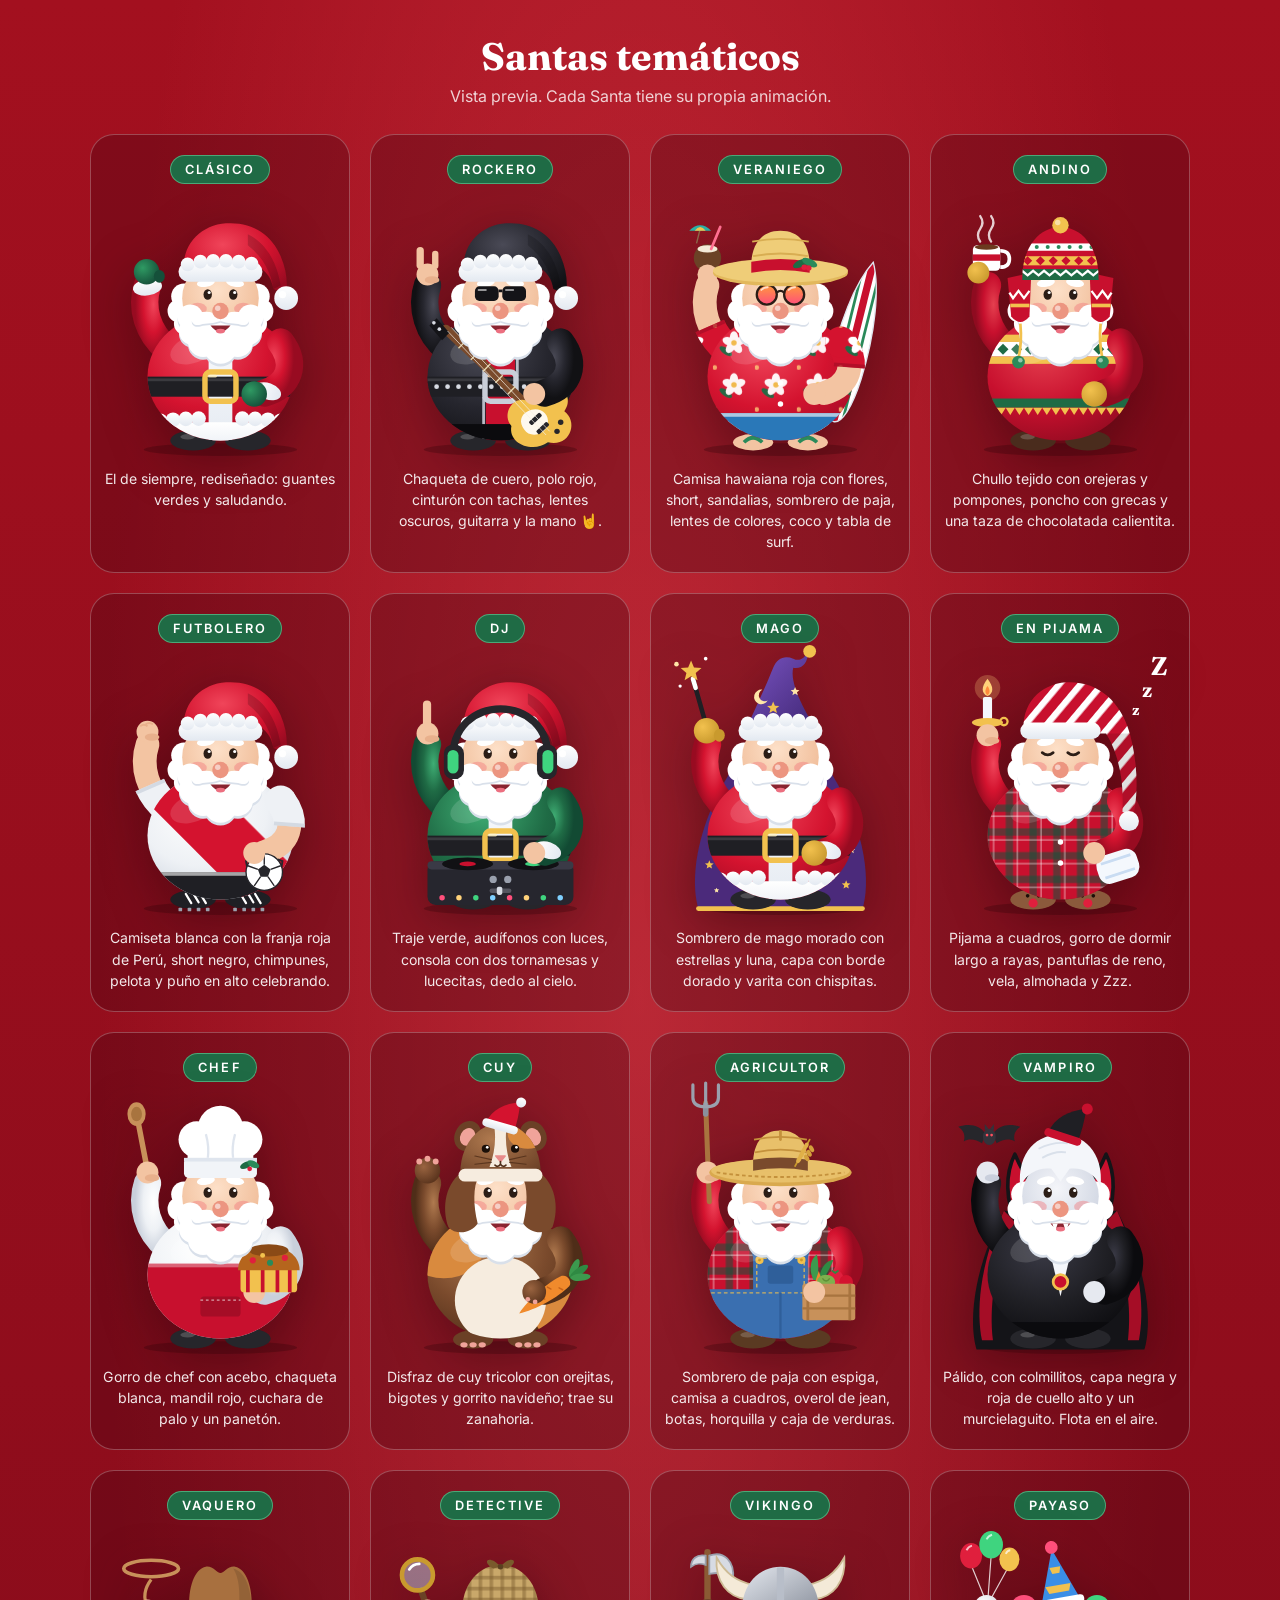
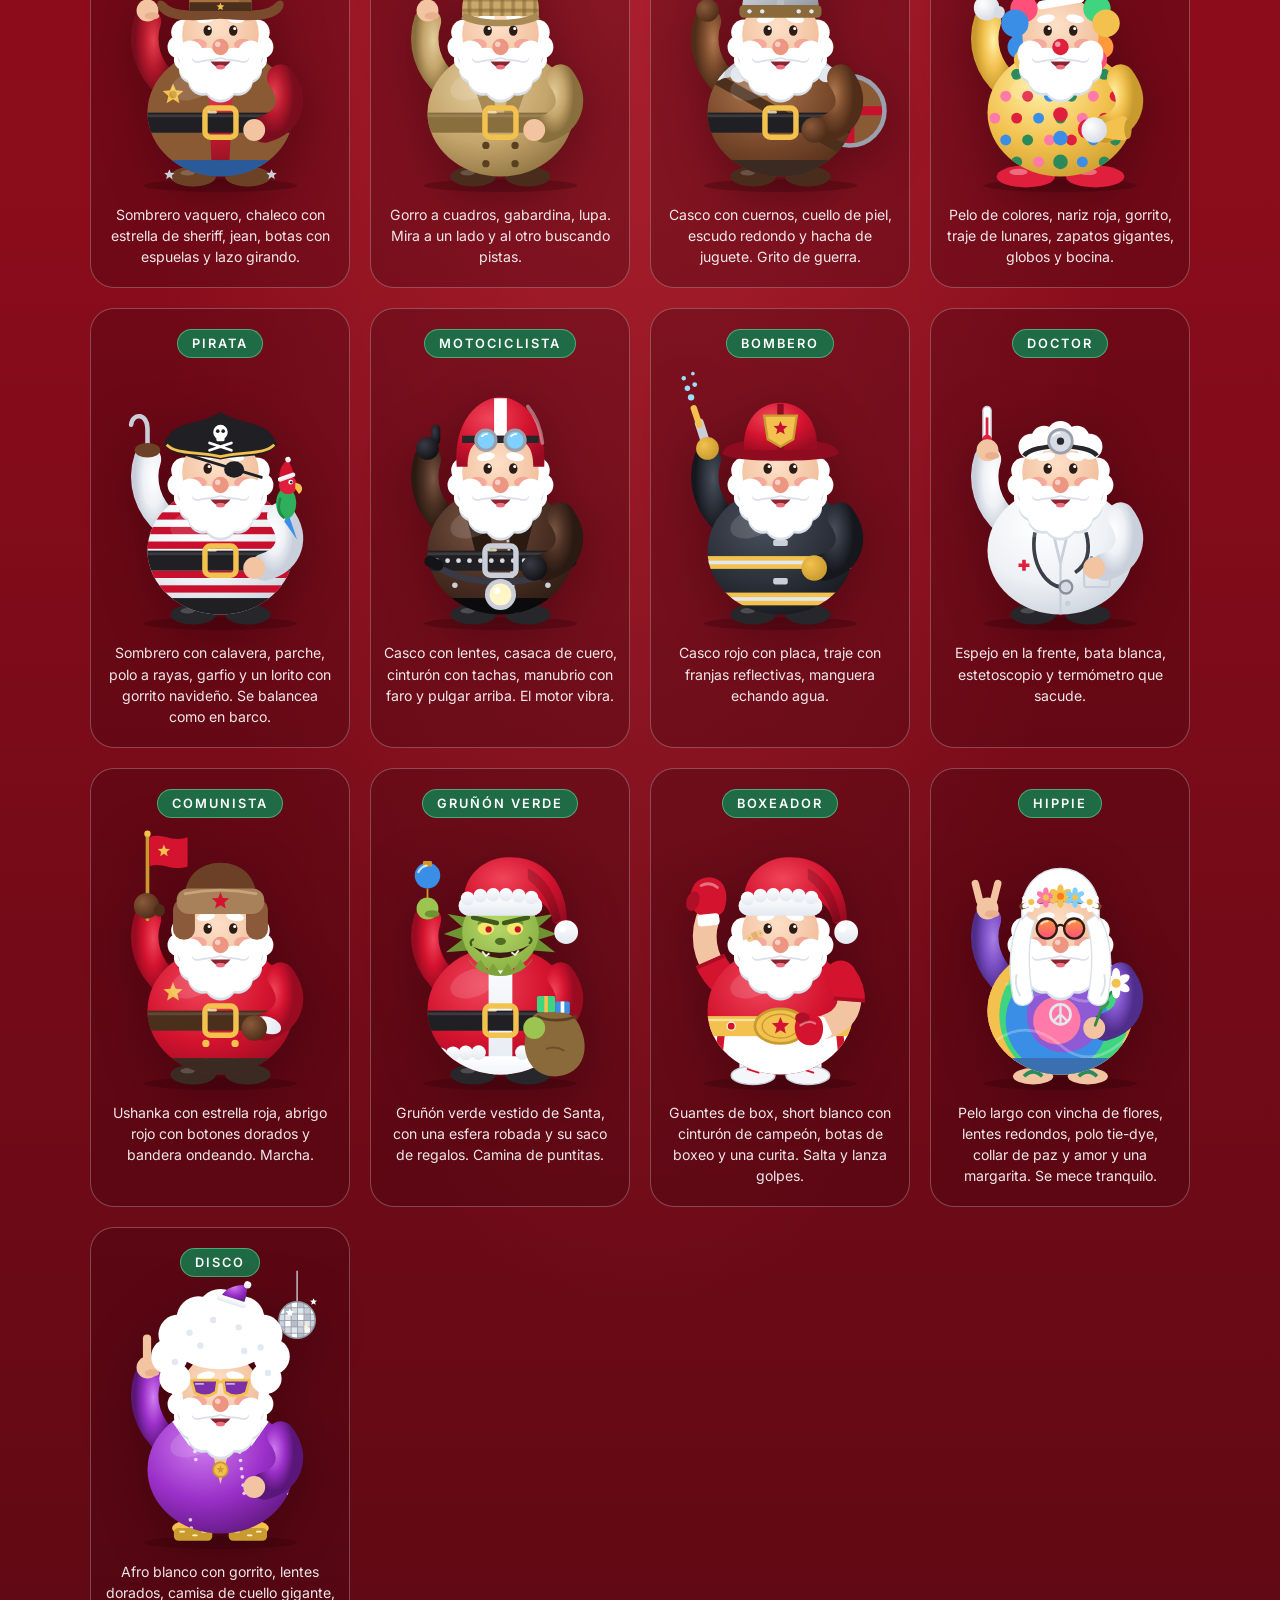
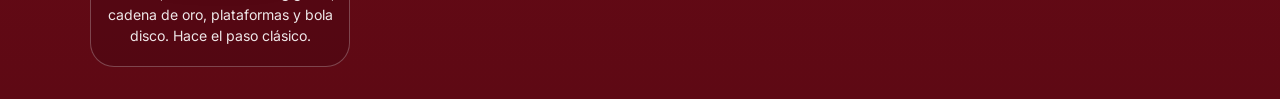
==== commit 190af00d: "Nuevos Santas boxeador, hippie y disco; Santa centrado en celular" ====
--- a/preview/santas.html
+++ b/preview/santas.html
@@ -62,6 +62,9 @@
       comunista: "Ushanka con estrella roja, abrigo rojo con botones dorados y bandera ondeando. Marcha.",
       grinch: "Gruñón verde vestido de Santa, con una esfera robada y su saco de regalos. Camina de puntitas.",
       agricultor: "Sombrero de paja con espiga, camisa a cuadros, overol de jean, botas, horquilla y caja de verduras.",
+      boxeador: "Guantes de box, short blanco con cinturón de campeón, botas de boxeo y una curita. Salta y lanza golpes.",
+      hippie: "Pelo largo con vincha de flores, lentes redondos, polo tie-dye, collar de paz y amor y una margarita. Se mece tranquilo.",
+      disco: "Afro blanco con gorrito, lentes dorados, camisa de cuello gigante, cadena de oro, plataformas y bola disco. Hace el paso clásico.",
     };
     document.getElementById("grid").innerHTML = Object.keys(SANTA_THEMES).map((id) => `
       <div class="card"><span class="tag">${SANTA_THEMES[id].name}</span>${santaSVG(id, { cls: "santa-anim" })}<p class="desc">${DESC[id] || ""}</p></div>`).join("");
--- a/css/santas.css
+++ b/css/santas.css
@@ -137,6 +137,25 @@
 .santa-anim.santa--grinch .figure { animation: sneak 2s ease-in-out infinite; }
 .santa-anim.santa--grinch .head { animation: tilt 2s ease-in-out infinite; }
 .santa-anim.santa--grinch .arm--left { animation: wave-r 2s ease-in-out infinite; }
+
+/* --- Boxeador: salta en la punta de los pies y lanza jab con la izquierda y gancho con la derecha --- */
+.santa-anim.santa--boxeador .figure { animation: boxer-bob 1.2s ease-in-out infinite; }
+.santa-anim.santa--boxeador .shadow { animation: shadow-bounce 0.6s ease-in-out infinite; }
+.santa-anim.santa--boxeador .arm--left { animation: jab 1.2s ease-in-out infinite; }
+.santa-anim.santa--boxeador .arm--right { animation: hook 1.2s ease-in-out infinite; }
+
+/* --- Hippie: se mece tranquilo, cabeza ladeada, paz y amor y la margarita gira --- */
+.santa-anim.santa--hippie .figure { animation: hula 3.6s ease-in-out infinite; }
+.santa-anim.santa--hippie .head { animation: tilt 3.6s ease-in-out infinite reverse; }
+.santa-anim.santa--hippie .arm--left { animation: wave 1.8s ease-in-out infinite; }
+.santa-anim .spin { transform-box: fill-box; transform-origin: 50% 50%; animation: spin 6s linear infinite; }
+
+/* --- Disco: el paso clásico (dedo arriba, dedo abajo), cadera que se mueve y la bola brilla --- */
+.santa-anim.santa--disco .figure { animation: disco-hips 1s ease-in-out infinite; }
+.santa-anim.santa--disco .arm--left { animation: disco-point 2s ease-in-out infinite; }
+.santa-anim.santa--disco .head { animation: nod 0.5s ease-in-out infinite; }
+.santa-svg .glints, .santa-svg .facets { animation: twinkle 0.8s ease-in-out infinite; }
+.santa-svg .sequins circle { animation: led 1s ease-in-out infinite; }
 
 @keyframes wave { 0%, 100% { transform: rotate(0); } 50% { transform: rotate(-12deg); } }
 @keyframes wave-r { 0%, 100% { transform: rotate(0); } 50% { transform: rotate(-4deg); } }
@@ -220,6 +239,13 @@
 @keyframes flag { from { transform: skewY(-6deg) scaleX(1); } to { transform: skewY(5deg) scaleX(0.9); } }
 @keyframes sneak { 0%, 100% { transform: translateX(-4px) rotate(-3deg); } 25% { transform: translateX(0) translateY(-5px) rotate(0); } 50% { transform: translateX(4px) rotate(3deg); } 75% { transform: translateX(0) translateY(-5px) rotate(0); } }
 
+@keyframes boxer-bob { 0%, 50%, 100% { transform: translateY(0); } 25%, 75% { transform: translateY(-6px); } }
+@keyframes jab { 0%, 40%, 100% { transform: rotate(0); } 15% { transform: rotate(-14deg) translate(-4px, -4px); } }
+@keyframes hook { 0%, 45%, 85%, 100% { transform: rotate(0); } 65% { transform: rotate(24deg); } }
+@keyframes spin { to { transform: rotate(360deg); } }
+@keyframes disco-hips { 0%, 100% { transform: translateX(-3px) rotate(-2deg); } 50% { transform: translateX(3px) rotate(2deg); } }
+@keyframes disco-point { 0%, 40%, 100% { transform: rotate(0); } 50%, 90% { transform: rotate(-60deg); } }
+
 @media (prefers-reduced-motion: reduce) {
   .santa-svg, .santa-svg * { animation: none !important; }
 }
